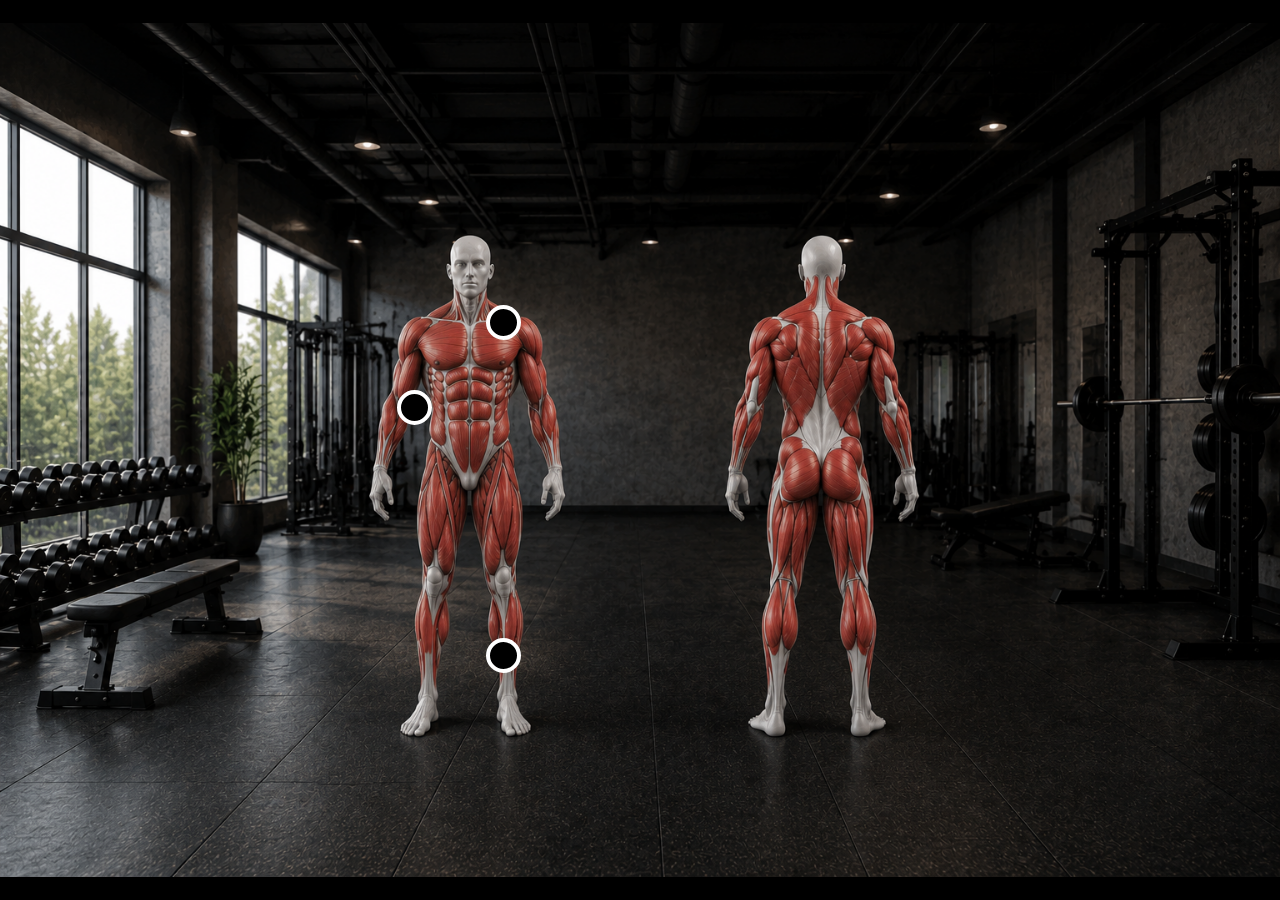
==== body.html @ b7e97710 "cd" ====
<!DOCTYPE html>
<html lang="en">
<head>
    <meta charset="UTF-8">
    <meta name="viewport" content="width=device-width, initial-scale=1.0">
    
    <title>Body Guide</title>

    <link rel="stylesheet" href="style.css">
</head>
<body>

    <section class="body-page">

        <div class="body-container">

            <!-- BODY IMAGE -->

            <img src="background.png" alt="Body Anatomy">

            <!-- DOTS -->

            <button class="dot chest-dot" onclick="openPopup()"></button>

            <button class="dot arm-dot" onclick="openPopup()"></button>

            <button class="dot leg-dot" onclick="openPopup()"></button>

        </div>

    </section>

    <!-- SIMPLE POPUP -->

    <div class="popup" id="popup">

        <div class="popup-box">

            <span class="close-btn" onclick="closePopup()">×</span>

            <h2>Exercise Guide</h2>

            <p>
                Workout guide coming soon.
            </p>

        </div>

    </div>

    <script src="script.js"></script>

</body>
</html>
---- style.css ----
*{
    margin:0;
    padding:0;
    box-sizing:border-box;
}

body{
    font-family:Arial, sans-serif;
    background:black;
    color:white;
    overflow-x:hidden;
}

/* HERO SECTION */

.hero{
    position:relative;

    width:100%;
    height:100vh;

    background-image:url("firstpage.png");
    background-size:cover;
    background-position:center;
    background-repeat:no-repeat;
}

/* DARK OVERLAY */

.overlay{
    position:absolute;

    width:100%;
    height:100%;

    background:rgba(0,0,0,0.72);
}

/* NAVBAR */

.navbar{
    position:relative;
    z-index:2;

    display:flex;
    justify-content:space-between;
    align-items:center;

    padding:30px 80px;
}

.navbar h2{
    font-size:32px;
    color:white;
}

.navbar ul{
    display:flex;
    list-style:none;
    gap:40px;
}

.navbar li{
    cursor:pointer;
    transition:0.3s;
}

.navbar li:hover{
    color:red;
}

/* HERO CONTENT */

.hero-content{
    position:absolute;

    top:50%;
    left:50%;

    transform:translate(-50%, -50%);

    z-index:2;

    text-align:center;

    width:100%;
    max-width:1000px;
}

.hero-content h1{
    font-size:110px;
    line-height:110px;

    margin-bottom:25px;
}

.hero-content p{
    font-size:24px;

    color:#dddddd;

    margin-bottom:40px;
}

/* BUTTON */

.hero-content button{
    padding:18px 55px;

    border:none;
    border-radius:12px;

    background:red;
    color:white;

    font-size:18px;
    font-weight:bold;

    cursor:pointer;

    transition:0.3s;
}

.hero-content button:hover{
    background:white;
    color:black;

    transform:scale(1.08);
}

/* STATS */

.stats{
    margin-top:70px;

    display:flex;
    justify-content:center;

    gap:40px;
}

.stat-box{
    background:rgba(255,255,255,0.08);

    padding:25px 40px;

    border-radius:15px;
}

.stat-box h3{
    color:red;

    font-size:40px;

    margin-bottom:10px;
}

/* SECOND PAGE */

.body-page{
    width:100%;
    min-height:100vh;

    display:flex;
    justify-content:center;
    align-items:center;

    background:black;
}

.body-container{
    position:relative;

    width:100%;
    max-width:1600px;
}

.body-container img{
    width:100%;

    display:block;
}

/* DOTS */

.dot{
    position:absolute;

    width:35px;
    height:35px;

    background:black;

    border:4px solid white;

    border-radius:50%;

    cursor:pointer;

    z-index:9999;

    transition:0.3s;
}

.dot:hover{
    background:red;

    transform:scale(1.2);
}

/* DOT POSITIONS */

.chest-dot{
    top:33%;
    left:38%;
}

.arm-dot{
    top:43%;
    left:31%;
}

.leg-dot{
    top:72%;
    left:38%;
}
/* POPUP */

.popup{
    position:fixed;

    top:0;
    left:0;

    width:100%;
    height:100%;

    background:rgba(0,0,0,0.7);

    display:none;

    justify-content:center;
    align-items:center;

    z-index:10000;
}

/* POPUP BOX */

.popup-box{
    position:relative;

    width:400px;

    background:#111;

    padding:40px;

    border-radius:20px;

    text-align:center;

    box-shadow:0 0 30px rgba(255,0,0,0.3);
}

.popup-box h2{
    color:red;

    margin-bottom:15px;
}

.popup-box p{
    color:white;
}

/* CLOSE BUTTON */

.close-btn{
    position:absolute;

    top:10px;
    right:20px;

    font-size:32px;

    cursor:pointer;

    color:white;
}

.close-btn:hover{
    color:red;
}
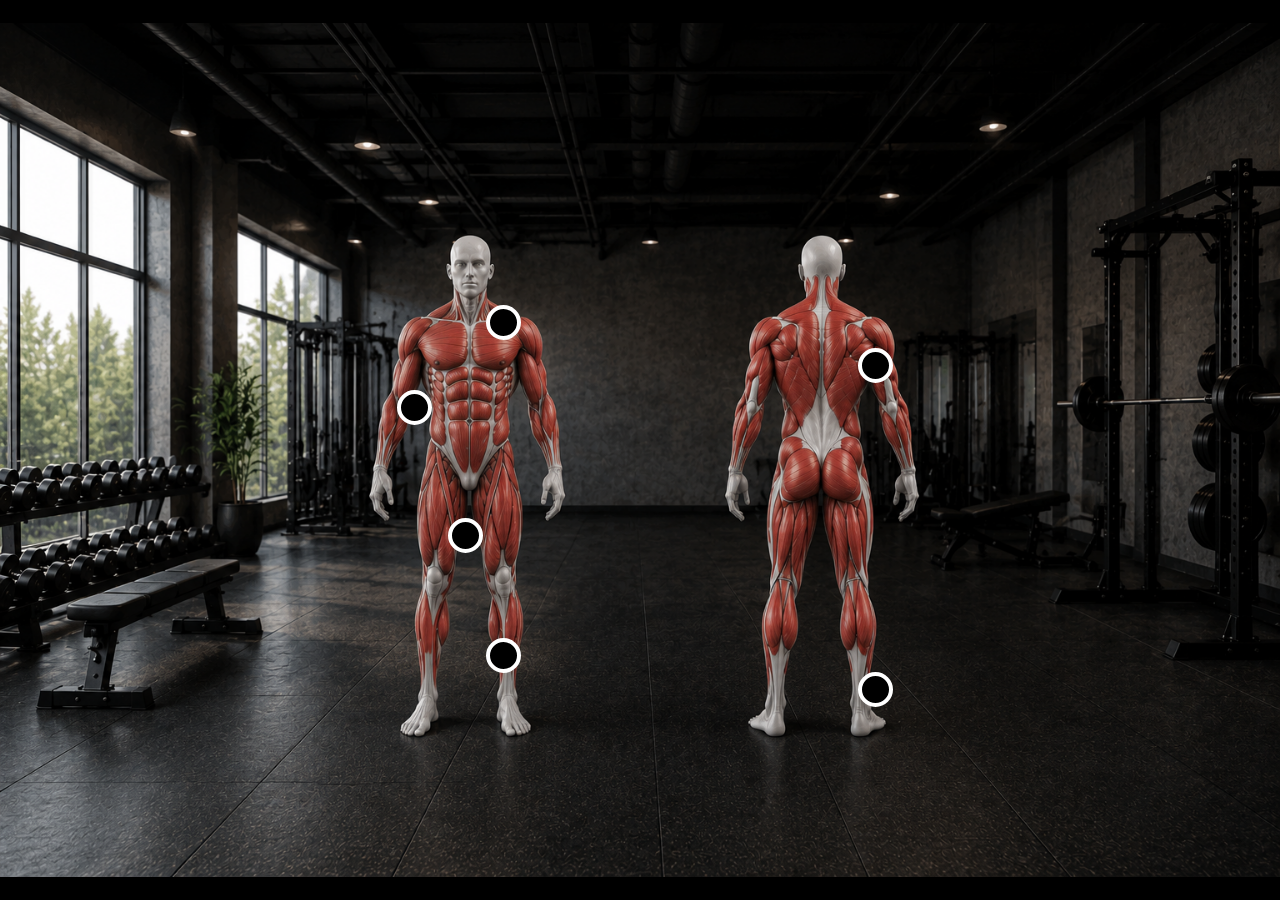
==== commit 8710e32f: "we" ====
--- a/body.html
+++ b/body.html
@@ -26,11 +26,17 @@
 
             <button class="dot leg-dot" onclick="openPopup()"></button>
 
+            <button class="dot thigh-dot" onclick="openPopup()"></button>
+
+            <button class="dot back-dot" onclick="openPopup()"></button>
+
+            <button class="dot calf-dot" onclick="openPopup()"></button>
+
         </div>
 
     </section>
 
-    <!-- SIMPLE POPUP -->
+    <!-- POPUP -->
 
     <div class="popup" id="popup">
 
--- a/style.css
+++ b/style.css
@@ -25,7 +25,7 @@
     background-repeat:no-repeat;
 }
 
-/* DARK OVERLAY */
+/* OVERLAY */
 
 .overlay{
     position:absolute;
@@ -51,17 +51,19 @@
 
 .navbar h2{
     font-size:32px;
-    color:white;
 }
 
 .navbar ul{
     display:flex;
+
     list-style:none;
+
     gap:40px;
 }
 
 .navbar li{
     cursor:pointer;
+
     transition:0.3s;
 }
 
@@ -81,14 +83,15 @@
 
     z-index:2;
 
+    width:100%;
+    max-width:1000px;
+
     text-align:center;
-
-    width:100%;
-    max-width:1000px;
 }
 
 .hero-content h1{
     font-size:110px;
+
     line-height:110px;
 
     margin-bottom:25px;
@@ -123,6 +126,7 @@
 
 .hero-content button:hover{
     background:white;
+
     color:black;
 
     transform:scale(1.08);
@@ -168,6 +172,8 @@
     background:black;
 }
 
+/* BODY CONTAINER */
+
 .body-container{
     position:relative;
 
@@ -175,10 +181,14 @@
     max-width:1600px;
 }
 
+/* BODY IMAGE */
+
 .body-container img{
     width:100%;
 
     display:block;
+
+    pointer-events:none;
 }
 
 /* DOTS */
@@ -197,7 +207,7 @@
 
     cursor:pointer;
 
-    z-index:9999;
+    z-index:99999;
 
     transition:0.3s;
 }
@@ -224,6 +234,28 @@
     top:72%;
     left:38%;
 }
+
+/* FRONT THIGH */
+
+.thigh-dot{
+    top:58%;
+    left:35%;
+}
+
+/* BACK */
+
+.back-dot{
+    top:38%;
+    left:67%;
+}
+
+/* BACK CALVES */
+
+.calf-dot{
+    top:76%;
+    left:67%;
+}
+
 /* POPUP */
 
 .popup{
@@ -232,8 +264,8 @@
     top:0;
     left:0;
 
-    width:100%;
-    height:100%;
+    width:100vw;
+    height:100vh;
 
     background:rgba(0,0,0,0.7);
 
@@ -242,7 +274,7 @@
     justify-content:center;
     align-items:center;
 
-    z-index:10000;
+    z-index:100000;
 }
 
 /* POPUP BOX */
@@ -263,6 +295,8 @@
     box-shadow:0 0 30px rgba(255,0,0,0.3);
 }
 
+/* POPUP TEXT */
+
 .popup-box h2{
     color:red;
 
@@ -284,8 +318,6 @@
     font-size:32px;
 
     cursor:pointer;
-
-    color:white;
 }
 
 .close-btn:hover{
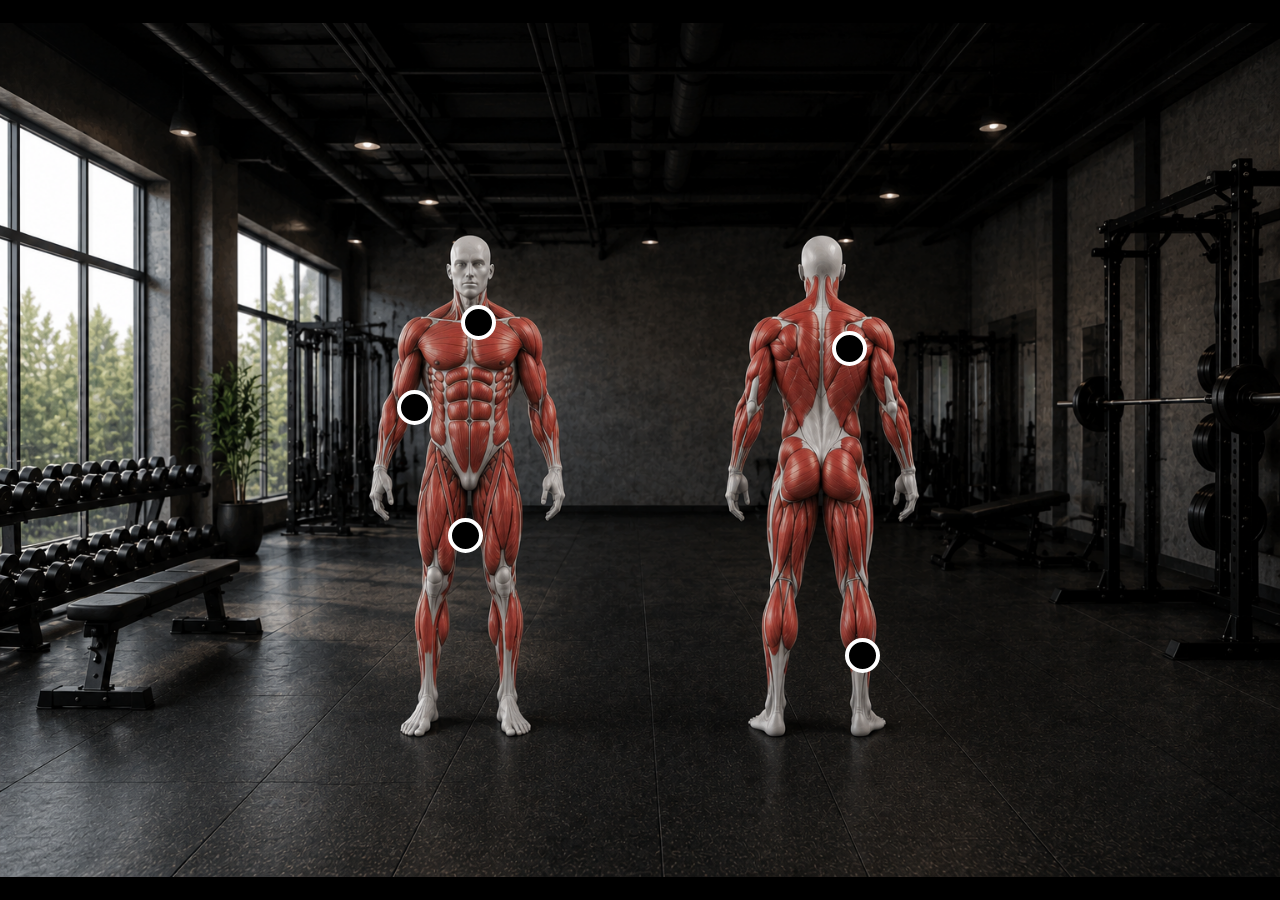
==== commit 37f091b4: "xd" ====
--- a/body.html
+++ b/body.html
@@ -24,13 +24,11 @@
 
             <button class="dot arm-dot" onclick="openPopup()"></button>
 
-            <button class="dot leg-dot" onclick="openPopup()"></button>
-
             <button class="dot thigh-dot" onclick="openPopup()"></button>
 
             <button class="dot back-dot" onclick="openPopup()"></button>
 
-            <button class="dot calf-dot" onclick="openPopup()"></button>
+            <button class="dot leg-dot" onclick="openPopup()"></button>
 
         </div>
 
--- a/style.css
+++ b/style.css
@@ -222,7 +222,7 @@
 
 .chest-dot{
     top:33%;
-    left:38%;
+    left:36%;
 }
 
 .arm-dot{
@@ -230,11 +230,6 @@
     left:31%;
 }
 
-.leg-dot{
-    top:72%;
-    left:38%;
-}
-
 /* FRONT THIGH */
 
 .thigh-dot{
@@ -245,15 +240,15 @@
 /* BACK */
 
 .back-dot{
-    top:38%;
-    left:67%;
+    top:36%;
+    left:65%;
 }
 
 /* BACK CALVES */
 
-.calf-dot{
-    top:76%;
-    left:67%;
+.leg-dot{
+    top:72%;
+    left:66%;
 }
 
 /* POPUP */
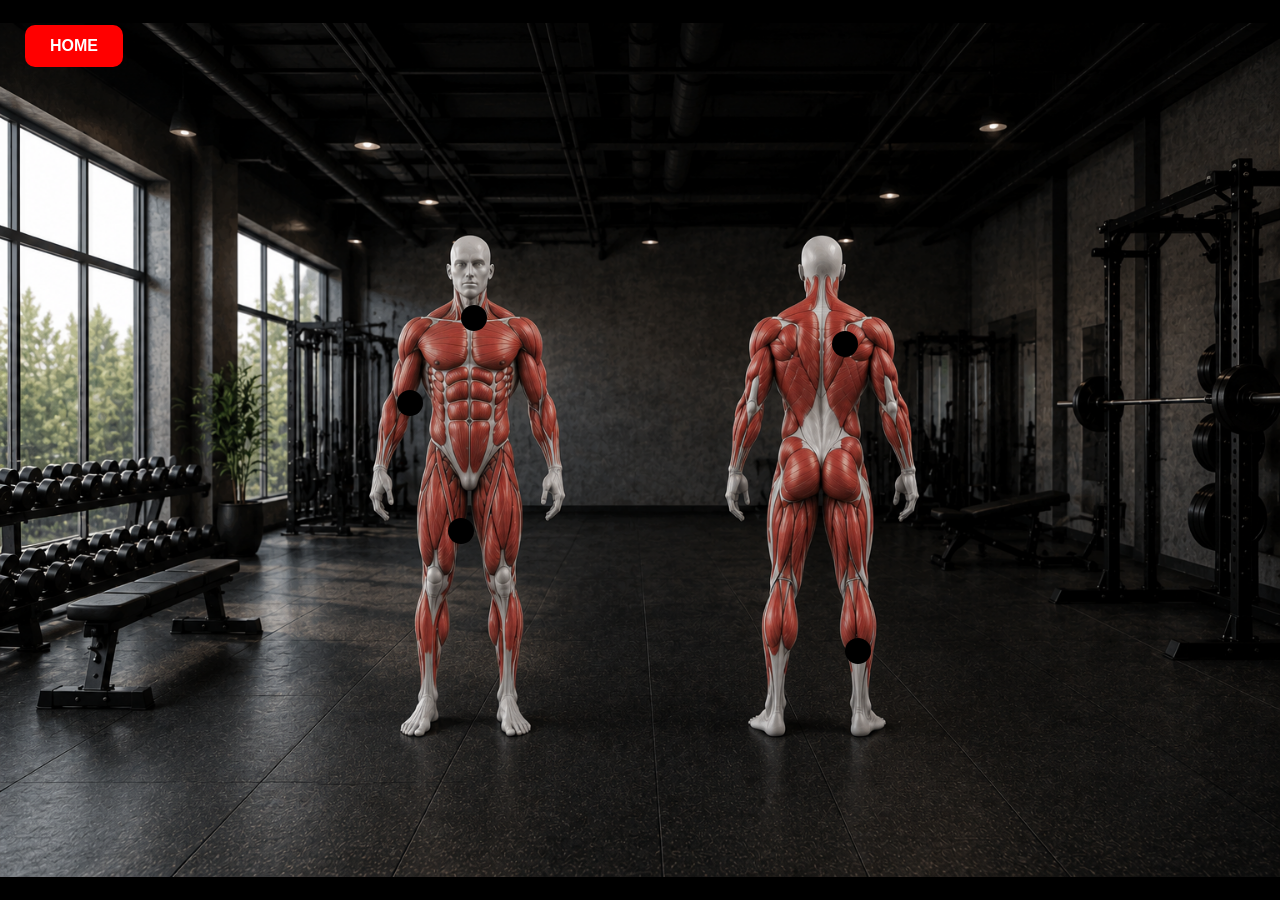
==== commit 2ae13795: "zs" ====
--- a/body.html
+++ b/body.html
@@ -3,12 +3,22 @@
 <head>
     <meta charset="UTF-8">
     <meta name="viewport" content="width=device-width, initial-scale=1.0">
-    
+
     <title>Body Guide</title>
 
     <link rel="stylesheet" href="style.css">
 </head>
 <body>
+
+    <!-- HOME BUTTON -->
+
+    <a href="index.html" class="home-btn">
+
+        HOME
+
+    </a>
+
+    <!-- BODY PAGE -->
 
     <section class="body-page">
 
@@ -20,15 +30,15 @@
 
             <!-- DOTS -->
 
-            <button class="dot chest-dot" onclick="openPopup()"></button>
+            <div class="dot chest-dot" onclick="showGuide('chest')"></div>
 
-            <button class="dot arm-dot" onclick="openPopup()"></button>
+            <div class="dot arm-dot" onclick="showGuide('arm')"></div>
 
-            <button class="dot thigh-dot" onclick="openPopup()"></button>
+            <div class="dot thigh-dot" onclick="showGuide('thigh')"></div>
 
-            <button class="dot back-dot" onclick="openPopup()"></button>
+            <div class="dot back-dot" onclick="showGuide('back')"></div>
 
-            <button class="dot leg-dot" onclick="openPopup()"></button>
+            <div class="dot leg-dot" onclick="showGuide('calves')"></div>
 
         </div>
 
@@ -42,10 +52,12 @@
 
             <span class="close-btn" onclick="closePopup()">×</span>
 
-            <h2>Exercise Guide</h2>
+            <h2 id="popup-title">
+                Exercise Guide
+            </h2>
 
-            <p>
-                Workout guide coming soon.
+            <p id="popup-text">
+                Workout guide appears here.
             </p>
 
         </div>
--- a/style.css
+++ b/style.css
@@ -33,7 +33,7 @@
     width:100%;
     height:100%;
 
-    background:rgba(0,0,0,0.72);
+    background:rgba(0,0,0,0.35);
 }
 
 /* NAVBAR */
@@ -100,7 +100,7 @@
 .hero-content p{
     font-size:24px;
 
-    color:#dddddd;
+    color:#eeeeee;
 
     margin-bottom:40px;
 }
@@ -125,10 +125,6 @@
 }
 
 .hero-content button:hover{
-    background:white;
-
-    color:black;
-
     transform:scale(1.08);
 }
 
@@ -149,6 +145,8 @@
     padding:25px 40px;
 
     border-radius:15px;
+
+    backdrop-filter:blur(5px);
 }
 
 .stat-box h3{
@@ -157,6 +155,76 @@
     font-size:40px;
 
     margin-bottom:10px;
+}
+
+/* WHY SECTION */
+
+.why-section{
+    width:100%;
+
+    padding:100px 20px;
+
+    background:#0d0d0d;
+
+    text-align:center;
+}
+
+.why-section h2{
+    font-size:50px;
+
+    margin-bottom:60px;
+}
+
+/* CONTAINER */
+
+.why-container{
+    display:flex;
+
+    justify-content:center;
+
+    gap:40px;
+
+    flex-wrap:wrap;
+}
+
+/* BOX */
+
+.why-box{
+    width:300px;
+
+    background:rgba(255,255,255,0.06);
+
+    padding:35px;
+
+    border-radius:15px;
+
+    transition:0.3s;
+}
+
+.why-box:hover{
+    transform:translateY(-10px);
+
+    background:rgba(255,255,255,0.12);
+}
+
+/* TITLE */
+
+.why-box h3{
+    color:red;
+
+    margin-bottom:20px;
+
+    font-size:28px;
+}
+
+/* TEXT */
+
+.why-box p{
+    color:#cccccc;
+
+    line-height:30px;
+
+    font-size:18px;
 }
 
 /* SECOND PAGE */
@@ -191,17 +259,46 @@
     pointer-events:none;
 }
 
+/* HOME BUTTON */
+
+.home-btn{
+    position:fixed;
+
+    top:25px;
+    left:25px;
+
+    z-index:100000;
+
+    background:red;
+
+    color:white;
+
+    text-decoration:none;
+
+    padding:12px 25px;
+
+    border-radius:10px;
+
+    font-weight:bold;
+
+    transition:0.3s;
+}
+
+.home-btn:hover{
+    transform:scale(1.08);
+}
+
 /* DOTS */
 
 .dot{
     position:absolute;
 
-    width:35px;
-    height:35px;
+    width:26px;
+    height:26px;
 
     background:black;
 
-    border:4px solid white;
+    border:none;
 
     border-radius:50%;
 
@@ -213,8 +310,6 @@
 }
 
 .dot:hover{
-    background:red;
-
     transform:scale(1.2);
 }
 
@@ -230,22 +325,16 @@
     left:31%;
 }
 
-/* FRONT THIGH */
-
 .thigh-dot{
     top:58%;
     left:35%;
 }
 
-/* BACK */
-
 .back-dot{
     top:36%;
     left:65%;
 }
 
-/* BACK CALVES */
-
 .leg-dot{
     top:72%;
     left:66%;
@@ -262,7 +351,7 @@
     width:100vw;
     height:100vh;
 
-    background:rgba(0,0,0,0.7);
+    background:rgba(0,0,0,0.5);
 
     display:none;
 
@@ -277,29 +366,37 @@
 .popup-box{
     position:relative;
 
-    width:400px;
-
-    background:#111;
-
-    padding:40px;
-
-    border-radius:20px;
+    width:350px;
+
+    background:white;
+
+    padding:35px;
+
+    border-radius:15px;
 
     text-align:center;
 
-    box-shadow:0 0 30px rgba(255,0,0,0.3);
-}
-
-/* POPUP TEXT */
+    animation:popupAnimation 0.3s ease;
+}
+
+/* TITLE */
 
 .popup-box h2{
-    color:red;
-
-    margin-bottom:15px;
-}
+    color:black;
+
+    margin-bottom:20px;
+
+    font-size:32px;
+}
+
+/* TEXT */
 
 .popup-box p{
-    color:white;
+    color:black;
+
+    font-size:20px;
+
+    line-height:35px;
 }
 
 /* CLOSE BUTTON */
@@ -308,13 +405,134 @@
     position:absolute;
 
     top:10px;
-    right:20px;
-
-    font-size:32px;
+    right:18px;
+
+    font-size:30px;
+
+    color:black;
 
     cursor:pointer;
 }
 
 .close-btn:hover{
     color:red;
+}
+
+/* FOOTER */
+
+footer{
+    width:100%;
+
+    background:#111;
+
+    padding:25px;
+
+    text-align:center;
+}
+
+footer p{
+    color:#cccccc;
+
+    font-size:16px;
+}
+
+/* RESPONSIVE DESIGN */
+
+@media(max-width:900px){
+
+    .navbar{
+        flex-direction:column;
+
+        gap:20px;
+
+        padding:20px;
+    }
+
+    .navbar ul{
+        gap:20px;
+
+        flex-wrap:wrap;
+
+        justify-content:center;
+    }
+
+    .hero-content{
+        top:52%;
+    }
+
+    .hero-content h1{
+        font-size:45px;
+
+        line-height:50px;
+
+        margin-bottom:20px;
+    }
+
+    .hero-content p{
+        font-size:18px;
+
+        line-height:32px;
+
+        padding:0 20px;
+
+        margin-bottom:35px;
+    }
+
+    .hero-content button{
+        padding:15px 40px;
+
+        font-size:16px;
+    }
+
+    .stats{
+        flex-direction:column;
+
+        align-items:center;
+
+        gap:25px;
+
+        margin-top:50px;
+    }
+
+    .stat-box{
+        width:250px;
+    }
+
+    .popup-box{
+        width:90%;
+    }
+
+    .body-container{
+        width:100%;
+    }
+
+    .dot{
+        width:20px;
+        height:20px;
+    }
+
+    .home-btn{
+        padding:10px 18px;
+
+        font-size:14px;
+    }
+
+}
+
+/* POPUP ANIMATION */
+
+@keyframes popupAnimation{
+
+    from{
+        opacity:0;
+
+        transform:scale(0.8);
+    }
+
+    to{
+        opacity:1;
+
+        transform:scale(1);
+    }
+
 }
